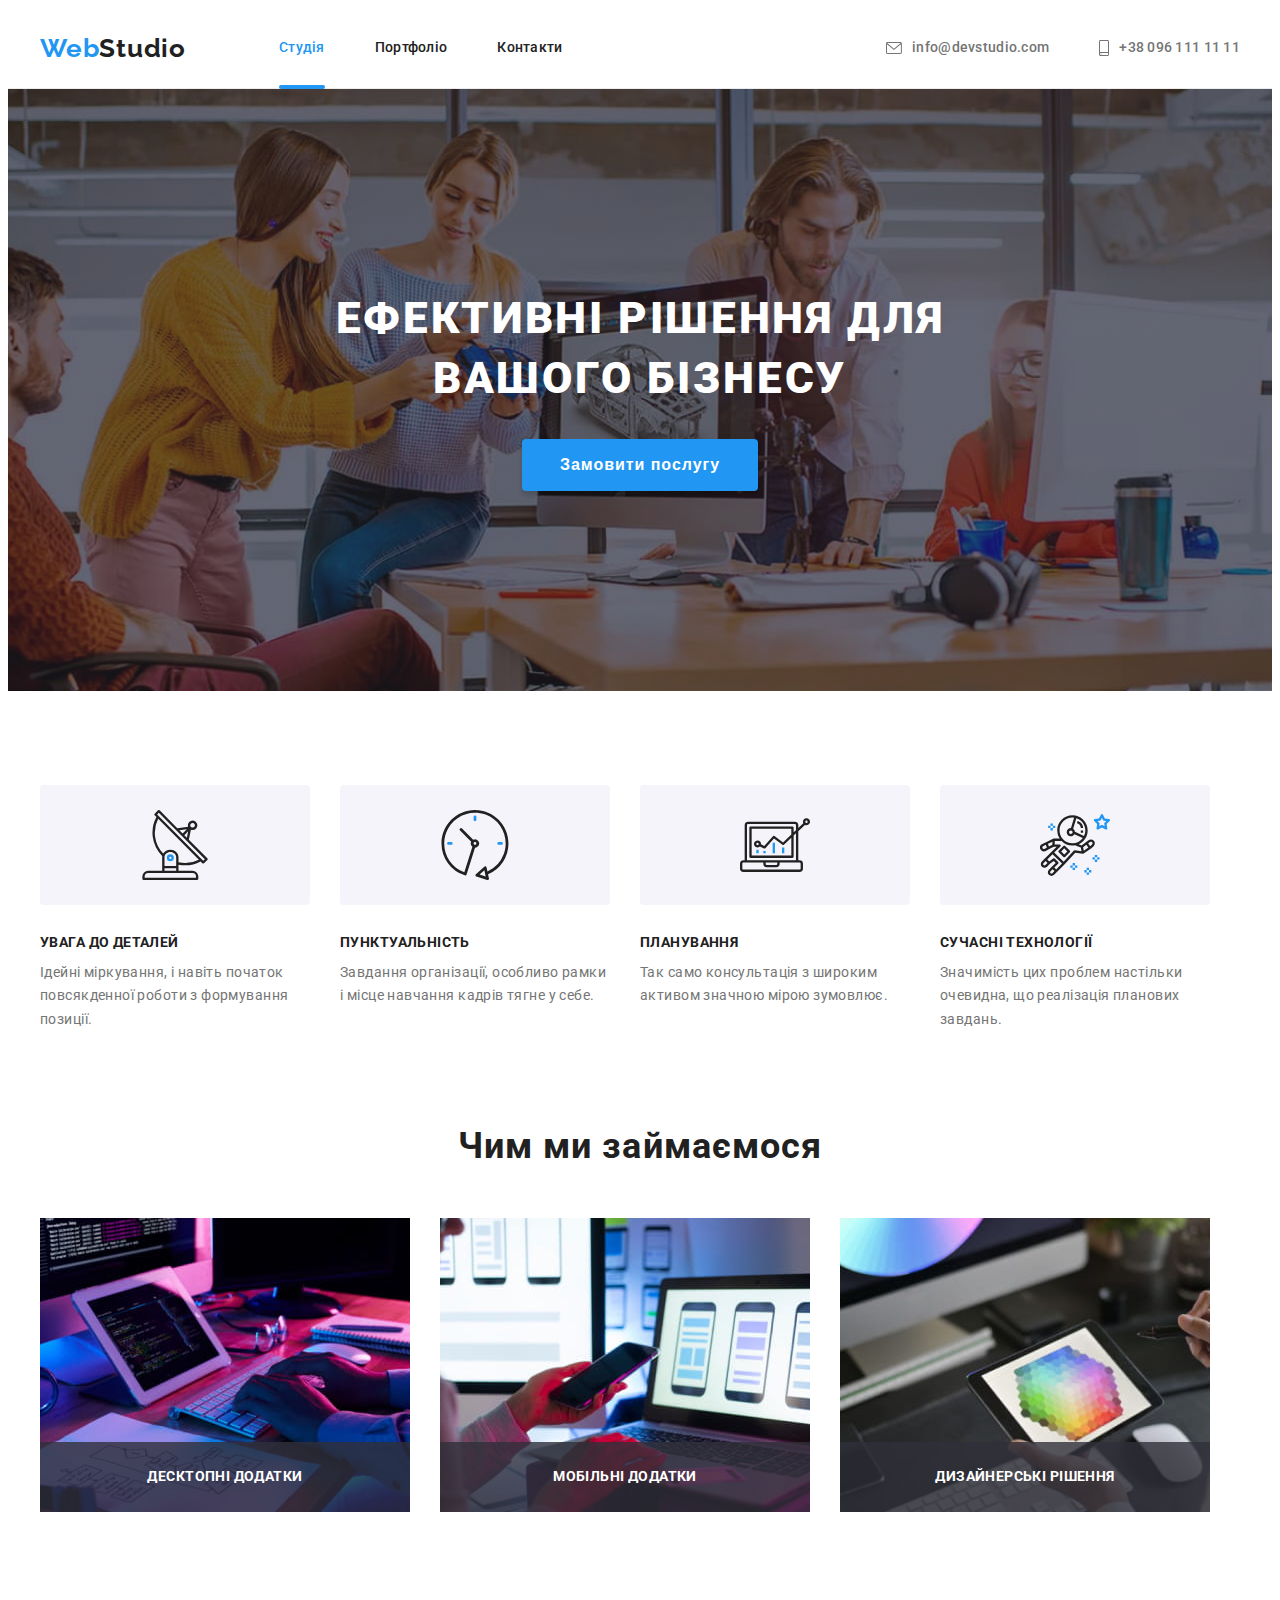
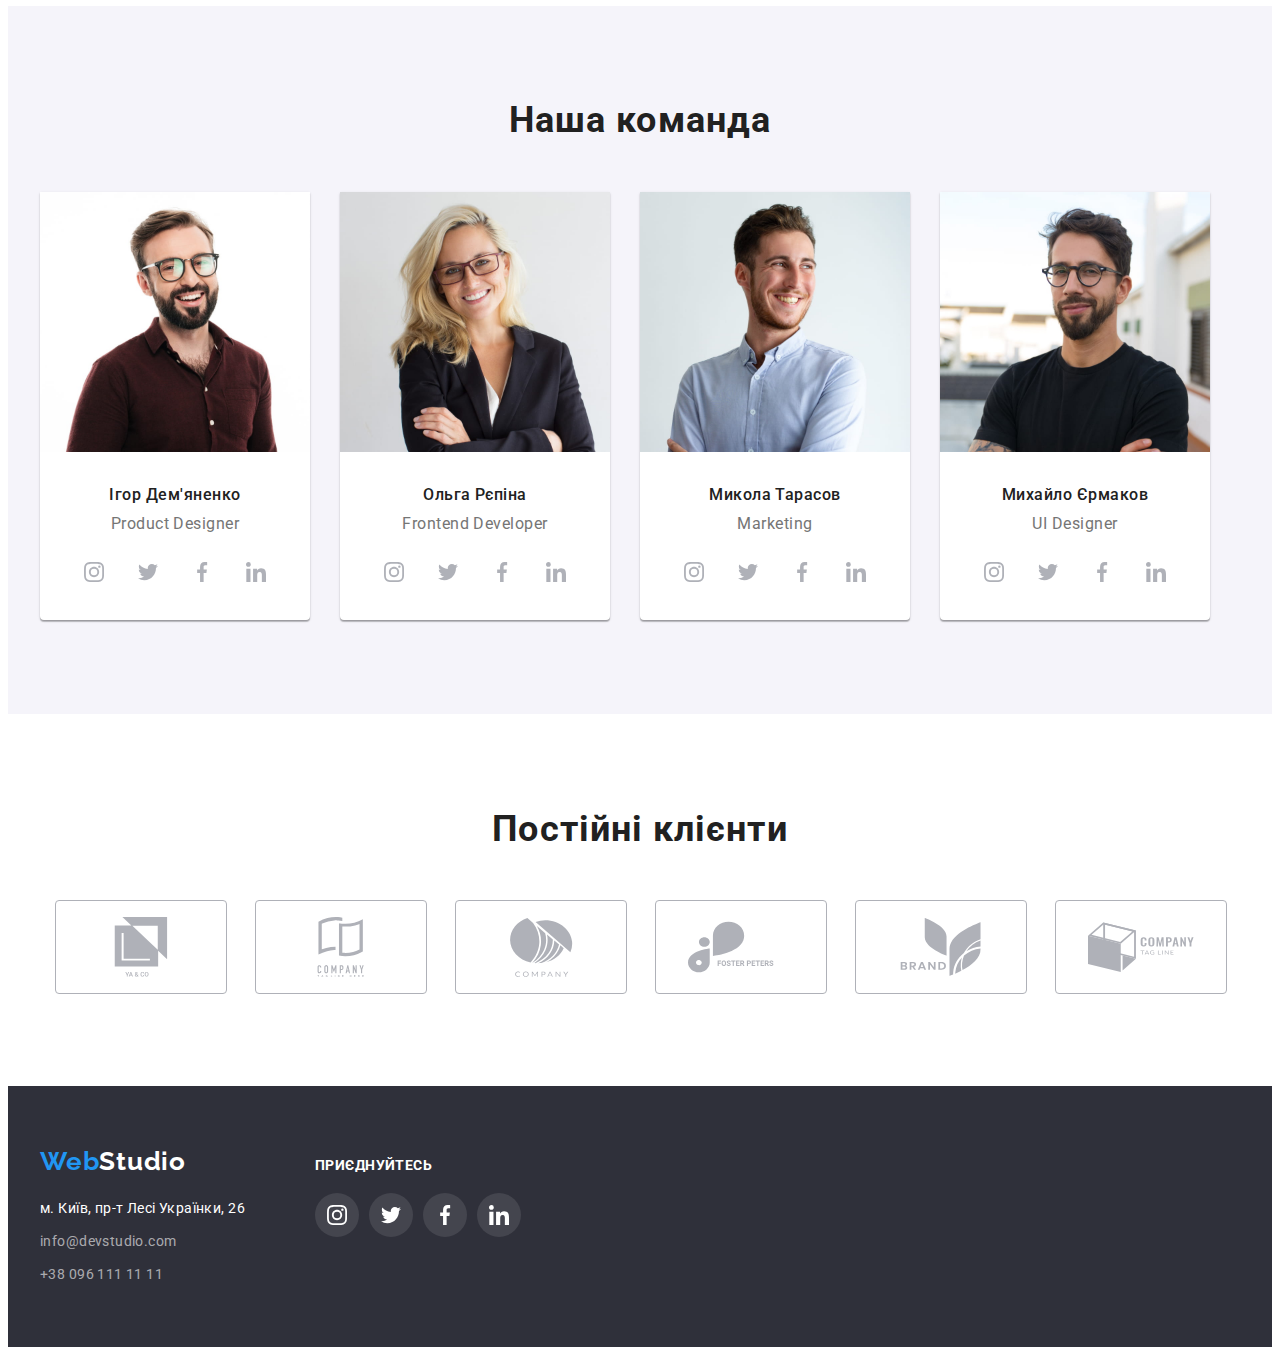
==== index.html @ bf385059 "Initial commit" ====
<!DOCTYPE html>
<html lang="uk">
  <head>
    <meta charset="UTF-8" />
    <meta http-equiv="X-UA-Compatible" content="IE=edge" />
    <meta name="viewport" content="width=device-width, initial-scale=1.0" />
    <title>Студія</title>
    <link rel="preconnect" href="https://fonts.googleapis.com" />
    <link rel="preconnect" href="https://fonts.gstatic.com" crossorigin />
    <link
      href="https://fonts.googleapis.com/css2?family=Raleway:wght@700&family=Roboto:wght@400;500;700;900&display=swap"
      rel="stylesheet"
    />
    <!-- Modern-Normalize -->
    <link
      rel="stylesheet"
      href="https://cdnjs.cloudflare.com/ajax/libs/modern-normalize/1.1.0/modern-normalize.min.css"
      integrity="sha512-wpPYUAdjBVSE4KJnH1VR1HeZfpl1ub8YT/NKx4PuQ5NmX2tKuGu6U/JRp5y+Y8XG2tV+wKQpNHVUX03MfMFn9Q=="
      crossorigin="anonymous"
      referrerpolicy="no-referrer"
    />
    <link rel="stylesheet" href="./css/styles.css" />
  </head>
  <body>
    <!-- Шапка сайту -->
    <header class="header">
      <div class="container">
        <a class="logo" href="./index.html"><span class="logo-color">Web</span>Studio</a>
        <nav class="header-nav">
          <ul class="nav-list list">
            <li class="nav-item">
              <a class="nav-link current link" href="./index.html">Студія</a>
            </li>
            <li class="nav-item">
              <a class="nav-link link" href="./portfolio.html">Портфоліо</a>
            </li>
            <li class="nav-item">
              <a class="nav-link link" href="">Контакти</a>
            </li>
          </ul>
        </nav>
        <ul class="header-list list">
          <li class="header-item">
            <a class="header-link link" href="mailto:info@devstudio.com">
              <svg class="header-evenlope" width="16" height="12">
                <use href="./images/icons.svg.svg#envelope"></use>
              </svg>
              info@devstudio.com
            </a>
          </li>
          <li class="header-item">
            <a class="header-link link" href="tel:+380961111111"
              ><svg class="header-evenlope" width="10" height="16">
                <use href="./images/icons.svg.svg#smartphone"></use>
              </svg>
              +38 096 111 11 11</a
            >
          </li>
        </ul>
      </div>
    </header>
    <main>
      <!-- Герой -->
      <section class="hero">
        <div class="container">
          <h1 class="hero-title">Ефективні рішення для вашого бізнесу</h1>
          <button data-modal-open class="hero-btn" type="button">
            <span class="text-btn">Замовити послугу</span>
          </button>
        </div>
      </section>
      <!-- Переваги -->
      <section class="feature section">
        <div class="container">
          <h2 class="visually-hidden">Переваги</h2>
          <ul class="feature-list list">
            <li class="feature-item">
              <div class="feature-icon">
                <svg width="70" height="70">
                  <use href="./images/icons.svg.svg#antenna"></use>
                </svg>
              </div>
              <h3 class="feature-title">УВАГА ДО ДЕТАЛЕЙ</h3>
              <p class="feature-text">
                Ідейні міркування, і навіть початок повсякденної роботи з формування позиції.
              </p>
            </li>
            <li class="feature-item">
              <div class="feature-icon">
                <svg width="70" height="70">
                  <use href="./images/icons.svg.svg#clock"></use>
                </svg>
              </div>
              <h3 class="feature-title">ПУНКТУАЛЬНІСТЬ</h3>
              <p class="feature-text">
                Завдання організації, особливо рамки і місце навчання кадрів тягне у себе.
              </p>
            </li>
            <li class="feature-item">
              <div class="feature-icon">
                <svg width="70" height="70">
                  <use href="./images/icons.svg.svg#diagram"></use>
                </svg>
              </div>
              <h3 class="feature-title">ПЛАНУВАННЯ</h3>
              <p class="feature-text">
                Так само консультація з широким активом значною мірою зумовлює.
              </p>
            </li>
            <li class="feature-item">
              <div class="feature-icon">
                <svg width="70" height="70">
                  <use href="./images/icons.svg.svg#astronaut"></use>
                </svg>
              </div>
              <h3 class="feature-title">СУЧАСНІ ТЕХНОЛОГІЇ</h3>
              <p class="feature-text">
                Значимість цих проблем настільки очевидна, що реалізація планових завдань.
              </p>
            </li>
          </ul>
        </div>
      </section>
      <!-- Чим ми займаємось -->
      <section class="box-section section">
        <div class="container">
          <h2 class="main-title">Чим ми займаємося</h2>
          <ul class="box-list list">
            <li class="box-item">
              <div class="box-thumb">
                <img class="img" src="./images/img.jpg" alt="набір тексту для пк" width="370" />
                <div class="box-text-container">
                  <p class="box-text">Десктопні додатки</p>
                </div>
              </div>
            </li>
            <li class="box-item">
              <div class="box-thumb">
                <img class="img" src="./images/box-2.jpg" alt="дизайн для смартфону" width="370" />
                <div class="box-text-container">
                  <p class="box-text">Мобільні додатки</p>
                </div>
              </div>
            </li>
            <li class="box-item">
              <div class="box-thumb">
                <img class="img" src="./images/box-3.jpg" alt="Паліттра на планшеті" width="370" />
                <div class="box-text-container">
                  <p class="box-text">Дизайнерські рішення</p>
                </div>
              </div>
            </li>
          </ul>
        </div>
      </section>
      <!-- Наша команда -->
      <section class="team section">
        <div class="container">
          <h2 class="team-title">Наша команда</h2>
          <ul class="team-list list">
            <li class="team-item">
              <img class="team-img" src="./images/img-1.jpg" alt="Фото Ігоря" width="270" />
              <div class="team-info">
                <h3 class="team-name">Ігор Дем'яненко</h3>
                <p class="team-text">Product Designer</p>
                <ul class="social list">
                  <li class="item">
                    <a
                      class="social-link link"
                      href="https://www.instagram.com/"
                      aria-label="instagram"
                      target="_blank"
                      rel="noopener noreferrer"
                    >
                      <svg class="social-icons" width="20" height="20">
                        <use href="./images/icons.svg.svg#instagram"></use>
                      </svg>
                    </a>
                  </li>
                  <li class="item">
                    <a
                      class="social-link link"
                      href="https://twitter.com/?lang=uk"
                      aria-label="twitter"
                      target="_blank"
                      rel="noopener noreferrer"
                    >
                      <svg class="social-icons" width="20" height="20">
                        <use href="./images/icons.svg.svg#twitter"></use>
                      </svg>
                    </a>
                  </li>
                  <li class="item">
                    <a
                      class="social-link link"
                      href="https://www.facebook.com/"
                      aria-label="facebook"
                      target="_blank"
                      rel="noopener noreferrer"
                    >
                      <svg class="social-icons" width="20" height="20">
                        <use href="./images/icons.svg.svg#facebook"></use>
                      </svg>
                    </a>
                  </li>
                  <li class="item">
                    <a
                      class="social-link link"
                      href="https://www.linkedin.com/"
                      aria-label="linkedin"
                      target="_blank"
                      rel="noopener noreferrer"
                    >
                      <svg class="social-icons" width="20" height="20">
                        <use href="./images/icons.svg.svg#linkedin"></use>
                      </svg>
                    </a>
                  </li>
                </ul>
              </div>
            </li>
            <li class="team-item">
              <img class="team-img" src="./images/img-2.jpg" alt="Фото Ольги" width="270" />
              <div class="team-info">
                <h3 class="team-name">Ольга Рєпіна</h3>
                <p class="team-text">Frontend Developer</p>
                <ul class="social list">
                  <li class="item">
                    <a
                      class="social-link link"
                      href="https://www.instagram.com/"
                      aria-label="instagram"
                      target="_blank"
                      rel="noopener noreferrer"
                    >
                      <svg class="social-icons" width="20" height="20">
                        <use href="./images/icons.svg.svg#instagram"></use>
                      </svg>
                    </a>
                  </li>
                  <li class="item">
                    <a
                      class="social-link link"
                      href="https://twitter.com/?lang=uk"
                      aria-label="twitter"
                      target="_blank"
                      rel="noopener noreferrer"
                    >
                      <svg class="social-icons" width="20" height="20">
                        <use href="./images/icons.svg.svg#twitter"></use>
                      </svg>
                    </a>
                  </li>
                  <li class="item">
                    <a
                      class="social-link link"
                      href="https://www.facebook.com/"
                      aria-label="facebook"
                      target="_blank"
                      rel="noopener noreferrer"
                    >
                      <svg class="social-icons" width="20" height="20">
                        <use href="./images/icons.svg.svg#facebook"></use>
                      </svg>
                    </a>
                  </li>
                  <li class="item">
                    <a
                      class="social-link link"
                      href="https://www.linkedin.com/"
                      aria-label="linkedin"
                      target="_blank"
                      rel="noopener noreferrer"
                    >
                      <svg class="social-icons" width="20" height="20">
                        <use href="./images/icons.svg.svg#linkedin"></use>
                      </svg>
                    </a>
                  </li>
                </ul>
              </div>
            </li>
            <li class="team-item">
              <img class="team-img" src="./images/img-3.jpg" alt="Фото Миколи" width="270" />
              <div class="team-info">
                <h3 class="team-name">Микола Тарасов</h3>
                <p class="team-text">Marketing</p>
                <ul class="social list">
                  <li class="item">
                    <a
                      class="social-link link"
                      href="https://www.instagram.com/"
                      aria-label="instagram"
                      target="_blank"
                      rel="noopener noreferrer"
                    >
                      <svg class="social-icons" width="20" height="20">
                        <use href="./images/icons.svg.svg#instagram"></use>
                      </svg>
                    </a>
                  </li>
                  <li class="item">
                    <a
                      class="social-link link"
                      href="https://twitter.com/?lang=uk"
                      aria-label="twitter"
                      target="_blank"
                      rel="noopener noreferrer"
                    >
                      <svg class="social-icons" width="20" height="20">
                        <use href="./images/icons.svg.svg#twitter"></use>
                      </svg>
                    </a>
                  </li>
                  <li class="item">
                    <a
                      class="social-link link"
                      href="https://www.facebook.com/"
                      aria-label="facebook"
                      target="_blank"
                      rel="noopener noreferrer"
                    >
                      <svg class="social-icons" width="20" height="20">
                        <use href="./images/icons.svg.svg#facebook"></use>
                      </svg>
                    </a>
                  </li>
                  <li class="item">
                    <a
                      class="social-link link"
                      href="https://www.linkedin.com/"
                      aria-label="linkedin"
                      target="_blank"
                      rel="noopener noreferrer"
                    >
                      <svg class="social-icons" width="20" height="20">
                        <use href="./images/icons.svg.svg#linkedin"></use>
                      </svg>
                    </a>
                  </li>
                </ul>
              </div>
            </li>
            <li class="team-item">
              <img class="team-img" src="./images/img-4.jpg" alt="Фото Михайла" width="270" />
              <div class="team-info">
                <h3 class="team-name">Михайло Єрмаков</h3>
                <p class="team-text">UI Designer</p>
                <ul class="social list">
                  <li class="item">
                    <a
                      class="social-link link"
                      href="https://www.instagram.com/"
                      aria-label="instagram"
                      target="_blank"
                      rel="noopener noreferrer"
                    >
                      <svg class="social-icons" width="20" height="20">
                        <use href="./images/icons.svg.svg#instagram"></use>
                      </svg>
                    </a>
                  </li>
                  <li class="item">
                    <a
                      class="social-link link"
                      href="https://twitter.com/?lang=uk"
                      aria-label="twitter"
                      target="_blank"
                      rel="noopener noreferrer"
                    >
                      <svg class="social-icons" width="20" height="20">
                        <use href="./images/icons.svg.svg#twitter"></use>
                      </svg>
                    </a>
                  </li>
                  <li class="item">
                    <a
                      class="social-link link"
                      href="https://www.facebook.com/"
                      aria-label="facebook"
                      target="_blank"
                      rel="noopener noreferrer"
                    >
                      <svg class="social-icons" width="20" height="20">
                        <use href="./images/icons.svg.svg#facebook"></use>
                      </svg>
                    </a>
                  </li>
                  <li class="item">
                    <a
                      class="social-link link"
                      href="https://www.linkedin.com/"
                      aria-label="linkedin"
                      target="_blank"
                      rel="noopener noreferrer"
                    >
                      <svg class="social-icons" width="20" height="20">
                        <use href="./images/icons.svg.svg#linkedin"></use>
                      </svg>
                    </a>
                  </li>
                </ul>
              </div>
            </li>
          </ul>
        </div>
      </section>
      <!-- Постійні клієнти -->

      <section class="section">
        <div class="clients container">
          <h2 class="clietns-title">Постійні клієнти</h2>
          <ul class="clients-list list">
            <li class="cliets-item">
              <a class="clients-link link" href="">
                <svg class="clients-logo" width="106" height="60">
                  <use href="./images/icons.svg.svg#group-1"></use>
                </svg>
              </a>
            </li>
            <li class="cliets-item">
              <a class="clients-link link" href="">
                <svg class="clients-logo" width="106" height="60">
                  <use href="./images/icons.svg.svg#group-2"></use>
                </svg>
              </a>
            </li>
            <li class="cliets-item">
              <a class="clients-link link" href="">
                <svg class="clients-logo" width="106" height="60">
                  <use href="./images/icons.svg.svg#group-3"></use>
                </svg>
              </a>
            </li>
            <li class="cliets-item">
              <a class="clients-link link" href="">
                <svg class="clients-logo" width="106" height="60">
                  <use href="./images/icons.svg.svg#group-4"></use>
                </svg>
              </a>
            </li>
            <li class="cliets-item">
              <a class="clients-link link" href="">
                <svg class="clients-logo" width="106" height="60">
                  <use href="./images/icons.svg.svg#group-5"></use>
                </svg>
              </a>
            </li>
            <li class="cliets-item">
              <a class="clients-link link" href="">
                <svg class="clients-logo" width="106" height="60">
                  <use href="./images/icons.svg.svg#group-6"></use>
                </svg>
              </a>
            </li>
          </ul>
        </div>
      </section>
    </main>
    <!-- Футер -->
    <footer class="footer">
      <div class="footer-containers container">
        <div class="footer-adres">
          <a class="footer-logo" href="./index.html"><span class="logo-color">Web</span>Studio</a>
          <address class="address">
            <ul class="footer-list list">
              <li class="footer-item">
                <a
                  class="footer-address link"
                  href="https://goo.gl/maps/1MUiwfSM5o2cwTpF7"
                  target="_blank"
                  rel="noopener noreferrer"
                  >м. Київ, пр-т Лесі Українки, 26</a
                >
              </li>
              <li class="footer-item">
                <a class="footer-link link" href="mailto:info@devstudio.com">info@devstudio.com</a>
              </li>
              <li class="footer-item">
                <a class="footer-link link" href="tel:+380961111111">+38 096 111 11 11</a>
              </li>
            </ul>
          </address>
        </div>
        <div class="footer-social">
          <h2 class="footer-title">Приєднуйтесь</h2>
          <ul class="social list">
            <li class="item">
              <a
                class="footer-social-link link"
                href="https://www.instagram.com/"
                aria-label="instagram"
                target="_blank"
                rel="noopener noreferrer"
              >
                <svg class="footer-social-icons" width="20" height="20">
                  <use href="./images/icons.svg.svg#instagram"></use>
                </svg>
              </a>
            </li>
            <li class="item">
              <a
                class="footer-social-link link"
                href="https://twitter.com/?lang=uk"
                aria-label="twitter"
                target="_blank"
                rel="noopener noreferrer"
              >
                <svg class="footer-social-icons" width="20" height="20">
                  <use href="./images/icons.svg.svg#twitter"></use>
                </svg>
              </a>
            </li>
            <li class="item">
              <a
                class="footer-social-link link"
                href="https://www.facebook.com/"
                aria-label="facebook"
                target="_blank"
                rel="noopener noreferrer"
              >
                <svg class="footer-social-icons" width="20" height="20">
                  <use href="./images/icons.svg.svg#facebook"></use>
                </svg>
              </a>
            </li>
            <li class="item">
              <a
                class="footer-social-link link"
                href="https://www.linkedin.com/"
                aria-label="linkedin"
                target="_blank"
                rel="noopener noreferrer"
              >
                <svg class="footer-social-icons" width="20" height="20">
                  <use href="./images/icons.svg.svg#linkedin"></use>
                </svg>
              </a>
            </li>
          </ul>
        </div>
      </div>
    </footer>
    <!-- Modal -->
    <div data-modal class="backdrop is-hidden">
      <div class="modal">
        <button data-modal-close class="close-btn" type="button">
          <svg class="close-icon" width="18" height="18">
            <use href="./images/icons.svg.svg#close"></use>
          </svg>
        </button>
      </div>
    </div>

    <script src="./js/modal.js"></script>
  </body>
</html>
---- css/styles.css ----
:root {
  /* Text-color */
  --primary-text-color: #757575;
  --title-text-color: #212121;
  --light-text-color: #ffffff;
  --primary-light-color: rgba(255, 255, 255, 0.6);
  /* background-color */
  --accent-color: #2196f3;
  --background-color: #2f303a;
  --background-gray: #f5f4fa;
  /* logo-color */
  --logo-color-gray: #afb1b8;
}
body {
  font-family: 'Roboto', sans-serif;

  background-color: var(--light-text-color);
  color: var(--primary-text-color);
}
/* Палітра кольорів
Текст заголовки #212121; 
Текст основний  #757575;
Фон футера      #2F303A
білий текст  #FFFFFF

*/
/* reset */
h1,
h2,
h3,
h4,
h5,
h6,
p,
ul {
  margin: 0;
  padding: 0;
}

.container {
  width: 1200px;
  padding-left: 15px;
  padding-right: 15px;
  margin-left: auto;
  margin-right: auto;
}
.section {
  padding-top: 94px;
  padding-bottom: 94px;
}
.nav-list {
  display: flex;
}
.header {
  border-bottom-style: solid;
  border-bottom-width: 1px;
  border-bottom-color: #ececec;
}
.header-list {
  margin-left: auto;
  display: flex;
}
.header .container {
  display: flex;
  align-items: center;
}
.nav-link {
  display: inline-block;
  padding-top: 32px;
  padding-bottom: 32px;

  font-weight: 500;
  font-size: 14px;
  line-height: 1.14;
  letter-spacing: 0.02em;
  color: var(--title-text-color);
  transition: color 250ms cubic-bezier(0.4, 0, 0.2, 1);
}
.nav-link:hover,
.nav-link:focus {
  color: var(--accent-color);
}
.nav-item:not(:last-child) {
  margin-right: 50px;
}

.logo {
  text-decoration: none;
  font-family: 'Raleway';
  font-style: normal;
  font-weight: 700;
  font-size: 26px;
  line-height: 1.19;
  letter-spacing: 0.03em;
  color: var(--title-text-color);
  margin-right: 93px;
}
.current {
  color: var(--accent-color);
}
.nav-item {
  position: relative;
}
.nav-link.current::after {
  position: absolute;
  left: 0;
  bottom: -1px;
  content: '';
  display: block;
  width: 100%;
  height: 4px;
  border-radius: 2px;
  background-color: var(--accent-color);
}
.logo-color {
  color: #2196f3;
}

.list {
  list-style: none;
}

.link {
  text-decoration: none;
}
.header-link {
  display: flex;

  padding-top: 32px;
  padding-bottom: 32px;
  font-weight: 500;
  font-size: 14px;
  line-height: 1.14;
  letter-spacing: 0.02em;
  color: var(--primary-text-color);
  gap: 10px;
  justify-content: center;
  align-items: center;
  transition: color 250ms cubic-bezier(0.4, 0, 0.2, 1);
}
.header-evenlope {
  fill: currentColor;
}

.header-link:hover,
.header-link:focus {
  color: var(--accent-color);
}

.header-item {
  list-style: none;
}
.header-item:not(:last-child) {
  margin-right: 50px;
}

.hero {
  background-color: var(--background-color);
  background-image: linear-gradient(to right, rgba(47, 48, 58, 0.4), rgba(47, 48, 58, 0.4)),
    url(../images/hero-backgroung.jpg);
  background-repeat: no-repeat;
  background-size: cover;
  background-position: center;
  padding-top: 200px;
  padding-bottom: 200px;
  max-width: 1600px;
  margin-right: auto;
  margin-left: auto;
}

.hero-title {
  font-weight: 900;
  font-size: 44px;
  line-height: 1.36;
  text-align: center;
  letter-spacing: 0.06em;
  text-transform: uppercase;
  color: var(--light-text-color);
  width: 696px;
  margin-left: auto;
  margin-right: auto;
  margin-bottom: 30px;
}

.hero-btn {
  color: var(--light-text-color);
  background-color: var(--accent-color);
  font-weight: 700;
  font-size: 16px;
  line-height: 1.87;
  display: flex;
  align-items: center;
  text-align: center;
  letter-spacing: 0.06em;
  box-shadow: 0px 4px 4px rgba(0, 0, 0, 0.15);
  border-radius: 4px;
  cursor: pointer;
  margin-left: auto;
  margin-right: auto;
  border: transparent;
}
.text-btn {
  padding: 10px 32px;
}
.feature-item {
  width: 270px;
}
.feature-list {
  list-style: none;
  display: flex;
}
.feature-item:not(:last-child) {
  margin-right: 30px;
}
.visually-hidden {
  position: absolute;
  white-space: nowrap;
  width: 1px;
  height: 1px;
  overflow: hidden;
  border: 0;
  padding: 0;
  clip: rect(0 0 0 0);
  clip-path: inset(50%);
  margin: -1px;
}
.feature-icon {
  width: 270px;
  height: 120px;
  display: flex;
  align-items: center;
  justify-content: center;
  background-color: var(--background-gray);
  margin-bottom: 30px;
  border-radius: 4px;
}

.feature-title {
  font-weight: 700;
  font-size: 14px;
  line-height: 1.14;
  letter-spacing: 0.03em;
  text-transform: uppercase;
  color: var(--title-text-color);
  margin-bottom: 10px;
}
.feature-text {
  font-size: 14px;
  line-height: 1.71;
  letter-spacing: 0.03em;
}
.main-title {
  font-weight: 700;
  font-size: 36px;
  line-height: 1.16;
  text-align: center;
  letter-spacing: 0.03em;
  color: var(--title-text-color);
  margin-bottom: 50px;
}
.box-section {
  padding-top: 0;
}
.box-list {
  display: flex;
}
.box-thumb {
  position: relative;
}
.box-text-container {
  position: absolute;
  bottom: 0;
  display: flex;
  justify-content: center;
  align-items: center;
  width: 100%;
  height: 70px;
  background: rgba(47, 48, 58, 0.8);
}
.box-text {
  font-weight: 700;
  font-size: 14px;
  line-height: 1.14;

  letter-spacing: 0.03em;
  text-transform: uppercase;
  color: var(--light-text-color);
}
.box-item:not(:last-child) {
  margin-right: 30px;
}
.img {
  display: block;
  width: 100%;
  height: auto;
}
.team {
  background-color: var(--background-gray);
}

.team-title {
  font-weight: 700;
  font-size: 36px;
  line-height: 1.16;
  text-align: center;
  letter-spacing: 0.03em;
  color: var(--title-text-color);
  margin-bottom: 50px;
}
.team-list {
  display: flex;
}
.team-item {
  background: var(--light-text-color);
  width: 270px;
  height: 428px;

  box-shadow: 0px 1px 3px rgba(0, 0, 0, 0.12), 0px 1px 1px rgba(0, 0, 0, 0.14),
    0px 2px 1px rgba(0, 0, 0, 0.2);
  border-radius: 0px 0px 4px 4px;
}
.team-item:not(:last-child) {
  margin-right: 30px;
}
.team-img {
}

.team-name {
  font-weight: 500;
  font-size: 16px;
  line-height: 1.18;
  text-align: center;
  letter-spacing: 0.03em;
  color: var(--title-text-color);
  margin-bottom: 10px;
}
.team-text {
  font-size: 16px;
  line-height: 1.18;
  text-align: center;
  letter-spacing: 0.03em;
  margin-bottom: 16px;
}
.team-info {
  padding-bottom: 30px;
  padding-top: 30px;
}
.social {
  display: flex;
  gap: 10px;
  justify-content: center;
}
.social-link {
  display: flex;
  align-items: center;
  justify-content: center;
  width: 44px;
  height: 44px;
  background-color: var(--light-text-color);
  border-radius: 50%;
  transition: background-color 250ms cubic-bezier(0.4, 0, 0.2, 1),
    fill 250ms cubic-bezier(0.4, 0, 0.2, 1);
}
.social-link:hover,
.social-link:focus {
  background-color: var(--accent-color);
}

.social-link:hover .social-icons,
.social-link:focus .social-icons {
  fill: var(--light-text-color);
}

.social-icons {
  fill: var(--logo-color-gray);
  transition: fill 250ms cubic-bezier(0.4, 0, 0.2, 1);
}

/* Постійні клієнти */

.clietns-title {
  font-weight: 700;
  font-size: 36px;
  line-height: 42px;
  text-align: center;
  letter-spacing: 0.03em;
  color: var(--title-text-color);
  margin-bottom: 50px;
}
.clients-list {
  display: flex;
  align-items: center;
  justify-content: center;
  gap: 30px;
}

.cliets-item {
  width: 170px;
  height: 92px;
  transition: border-color 250ms cubic-bezier(0.4, 0, 0.2, 1);
}
.clients-link {
  display: flex;
  align-items: center;
  justify-content: center;
  width: 100%;
  height: 100%;
  border: 1px solid var(--logo-color-gray);
  border-radius: 4px;
  transition: border-color 250ms cubic-bezier(0.4, 0, 0.2, 1),
    fill 250ms cubic-bezier(0.4, 0, 0.2, 1);
}

.clients-link:hover .clients-logo,
.clients-link:focus .clients-logo {
  border-color: var(--accent-color);
  fill: var(--accent-color);
}
.clients-link:hover,
.clients-link:focus {
  border-color: var(--accent-color);
}
.clients-logo {
  fill: var(--logo-color-gray);
  transition: fill 250ms cubic-bezier(0.4, 0, 0.2, 1);
}

.cliets-item:hover,
.client-item:focus .clients-list {
  border-color: var(--accent-color);
}

/* Футер  */

.footer-containers {
  display: flex;

  align-items: baseline;

  gap: 70px;
}

.footer {
  background-color: var(--background-color);
  padding-top: 60px;
  padding-bottom: 60px;
}
.footer-list {
  padding: 0;
}
.footer-logo {
  display: inline-block;
  text-decoration: none;

  font-family: 'Raleway';
  font-style: normal;
  font-weight: 700;
  font-size: 26px;
  line-height: 1.19;
  letter-spacing: 0.03em;

  color: var(--light-text-color);
  margin-bottom: 20px;
}
.footer-item:not(:last-child) {
  margin-bottom: 9px;
}

.footer-link:hover,
.footer-link:focus {
  color: var(--accent-color);
}
.footer-address:hover,
.footer-address:focus {
  color: var(--accent-color);
}
.address {
  font-style: normal;
}
.footer-address {
  font-size: 14px;
  line-height: 1.71;

  letter-spacing: 0.03em;
  color: var(--light-text-color);
  transition: color 250ms cubic-bezier(0.4, 0, 0.2, 1);
}
.social {
  display: flex;
}
.footer-social {
  align-items: center;
  justify-content: center;
}
.footer-social-link {
  display: flex;
  justify-content: center;
  align-items: center;
  width: 44px;
  height: 44px;
  background-color: rgba(255, 255, 255, 0.1);
  border-radius: 50%;
  transition: background-color 250ms cubic-bezier(0.4, 0, 0.2, 1);
}
.footer-social-icons {
  fill: var(--light-text-color);
}
.footer-social-link:hover,
.footer-social-link:focus {
  background-color: var(--accent-color);
}
.footer-title {
  font-weight: 700;
  font-size: 14px;
  line-height: 16px;
  letter-spacing: 0.03em;
  text-transform: uppercase;
  color: var(--light-text-color);
  margin-bottom: 20px;
}
.footer-link {
  font-size: 14px;
  line-height: 1.71;
  letter-spacing: 0.03em;
  color: var(--primary-light-color);
  transition: color 250ms cubic-bezier(0.4, 0, 0.2, 1);
}
.footer-title {
  color: var(--light-text-color);
}
/* Портфоліо */

.filter-list {
  display: flex;
  justify-content: center;
  margin-bottom: 50px;
}

.filter-item:not(:last-child) {
  margin-right: 10px;
}
.filter-btn {
  cursor: pointer;
  font-weight: 500;
  font-size: 16px;
  line-height: 1.62;
  text-align: center;
  letter-spacing: 0.03em;
  color: var(--title-text-color);
  background-color: var(--background-gray);
  border-radius: 4px;
  border: 0;
  min-width: 73px;
  max-height: 38px;
  padding-top: 6px;
  padding-right: 22px;
  padding-bottom: 6px;
  padding-left: 22px;
  transition: color 250ms cubic-bezier(0.4, 0, 0.2, 1),
    background-color 250ms cubic-bezier(0.4, 0, 0.2, 1),
    box-shadow 250ms cubic-bezier(0.4, 0, 0.2, 1), border-radius 250ms cubic-bezier(0.4, 0, 0.2, 1);
}

.filter-btn:hover,
.filter-btn:focus {
  color: var(--light-text-color);
  background-color: var(--accent-color);
  box-shadow: 0px 3px 1px rgba(0, 0, 0, 0.1), 0px 1px 2px rgba(0, 0, 0, 0.08),
    0px 2px 2px rgba(0, 0, 0, 0.12);
  border-radius: 4px;
}
.project-name {
  font-weight: 700;
  font-size: 18px;
  line-height: 2;
  letter-spacing: 0.06em;
  color: var(--title-text-color);
}
.project-text {
  font-size: 16px;
  line-height: 1.88;
  letter-spacing: 0.03em;
  color: var(--primary-text-color);
}
.project-list {
  display: flex;
  flex-wrap: wrap;
  gap: 30px;
}
.project-item {
  flex-basis: calc((100% - 30px * 2) / 3);
}

.project-link {
  display: block;
  transition: box-shadow 250ms cubic-bezier(0.4, 0, 0.2, 1);
}
.project-link:hover,
.project-link:focus {
  box-shadow: 0px 1px 1px rgba(0, 0, 0, 0.12), 0px 4px 4px rgba(0, 0, 0, 0.06),
    1px 4px 6px rgba(0, 0, 0, 0.16);
}

.project-link:hover .project-overlay,
.project-link:focus .project-overlay {
  transform: translateY(0);
}
.project-thumb {
  position: relative;
  overflow: hidden;
}
.project-overlay {
  position: absolute;
  top: 0;
  left: 0;
  width: 100%;
  height: 100%;
  background-color: var(--accent-color);
  transform: translateY(101%);
  transition: transform 250ms;
}
.overlay-text {
  font-size: 18px;
  line-height: 1.56;
  padding: 63px 24px;
  letter-spacing: 0.03em;
  color: var(--light-text-color);
}
.project-img {
  display: block;
}
.project-border {
  padding: 20px 24px;
  background: #ffffff;
  border: 1px solid #eeeeee;
  border-top: none;
}
.project-name {
  margin-bottom: 4px;
}

/* modal   */
.backdrop {
  position: fixed;
  top: 0;
  left: 0;
  width: 100%;
  height: 100%;
  background-color: rgba(0, 0, 0, 0.2);
  transition: opacity 250ms cubic-bezier(0.4, 0, 0.2, 1), scale 250ms cubic-bezier(0.4, 0, 0.2, 1);
}
.backdrop.is-hidden {
  scale: 1.1;
  opacity: 0;
  pointer-events: none;
}
.modal {
  position: relative;
  width: 528px;
  height: 581px;
  background-color: var(--light-text-color);
  position: absolute;
  top: 50%;
  left: 50%;
  transform: translate(-50%, -50%);
}
.close-btn {
  position: absolute;
  top: 8px;
  right: 8px;
  display: flex;
  justify-content: center;
  align-items: center;
  width: 40px;
  height: 40px;
  border: 1px solid rgba(0, 0, 0, 0.1);
  background-color: var(--light-text-color);
  border-radius: 50%;

  cursor: pointer;
}
.close-icon {
}
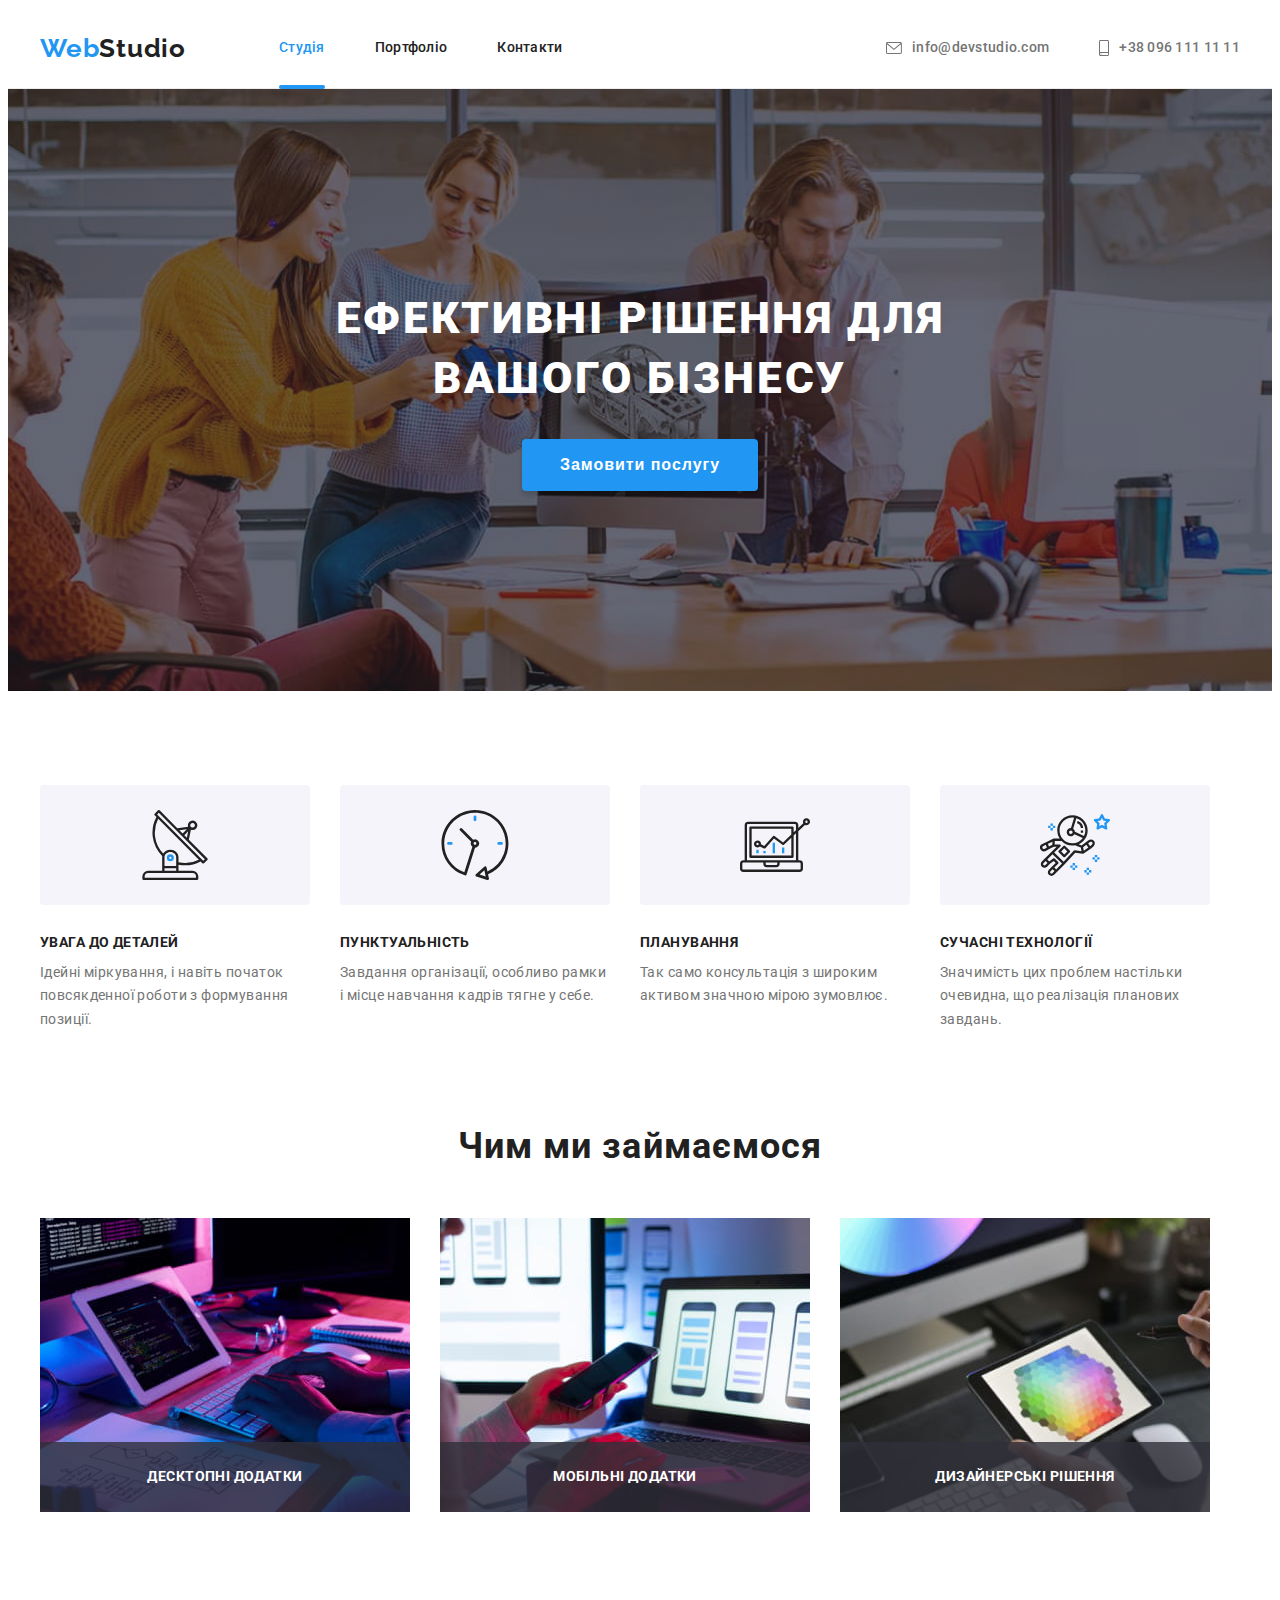
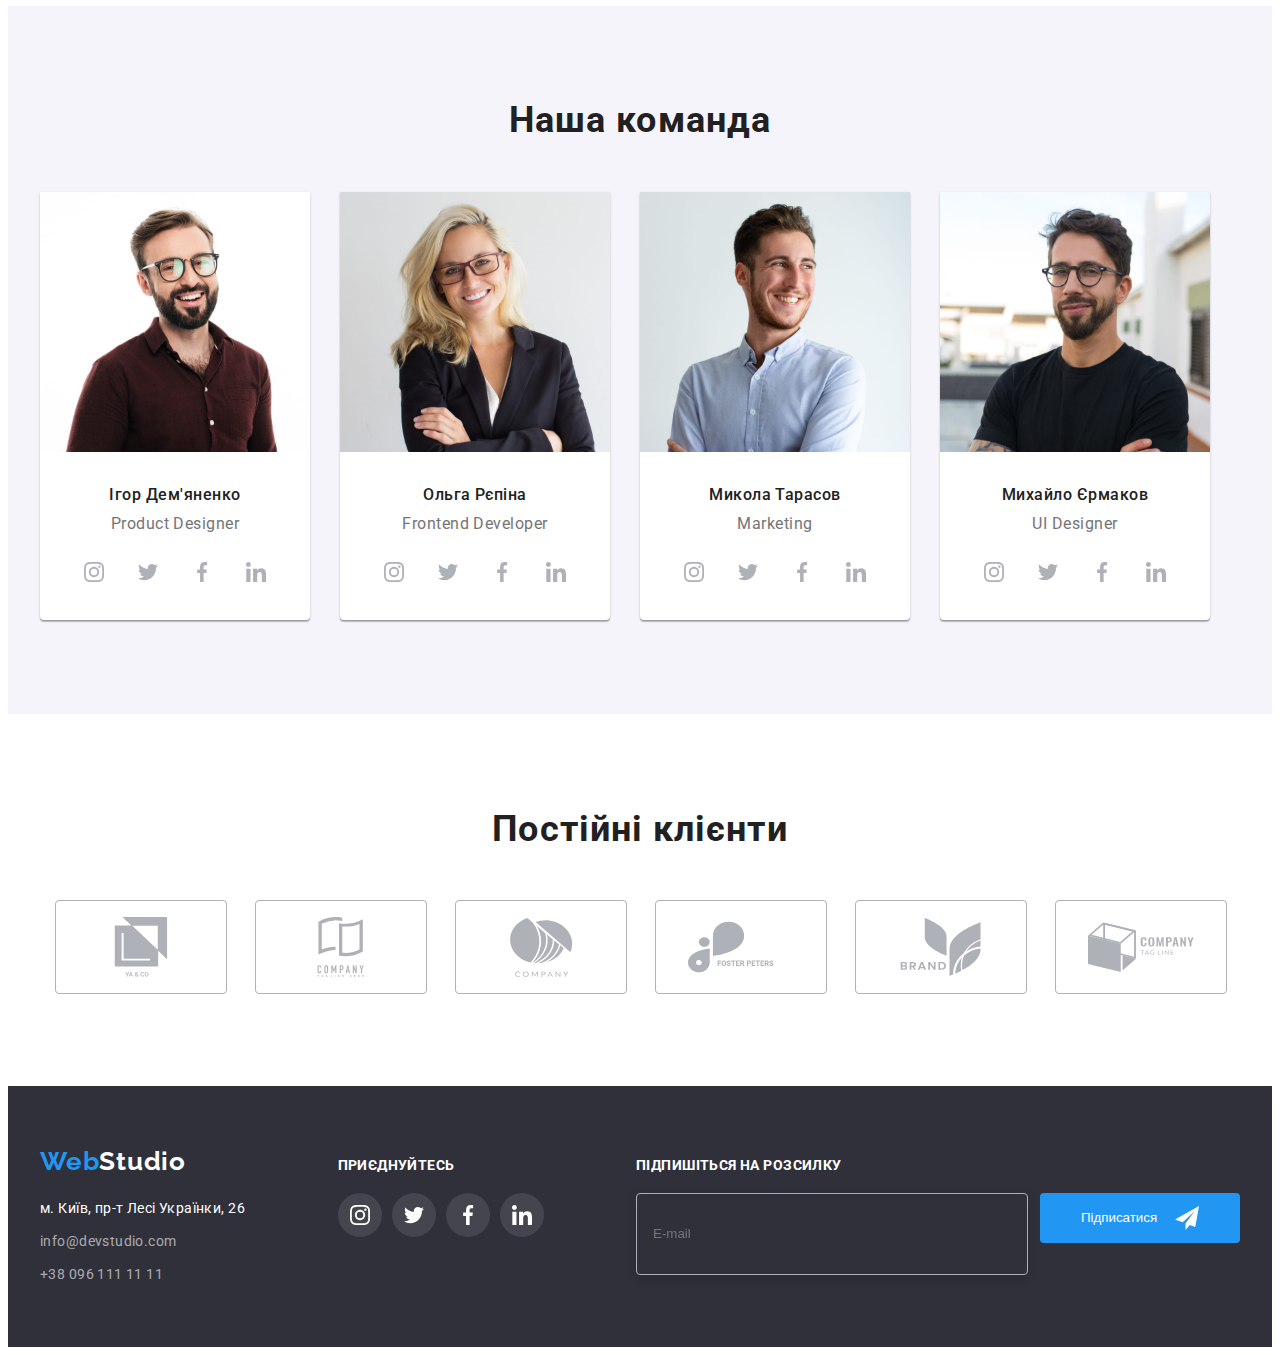
==== commit 7ae33c0d: "Додає розмітку згідно дз6" ====
--- a/index.html
+++ b/index.html
@@ -539,11 +539,74 @@
             </li>
           </ul>
         </div>
+        <div class="form-email">
+          <h2 class="footer-title">Підпишіться на розсилку</h2>
+          <form class="footer-form">
+            <label class="footer-label" for="mail"></label>
+            <input class="footer-input" type="email" name="mail" id="mail" placeholder="E-mail" />
+
+            <button class="footer-btn" type="submit">
+              <span class="footer-btn-text">Підписатися</span>
+              <svg class="send-icon" width="24" height="24">
+                <use href="./images/icons.svg.svg#icon-send"></use>
+              </svg>
+            </button>
+          </form>
+        </div>
       </div>
     </footer>
     <!-- Modal -->
     <div data-modal class="backdrop is-hidden">
       <div class="modal">
+        <div class="form-modal">
+          <h2 class="modal-title">Залиште свої дані, ми вам передзвонимо</h2>
+          <form class="modal-form">
+            <label class="modal-label" for="name"> Ім'я </label>
+            <div class="form-group">
+              <input class="modal-input" type="text" name="name" id="name" />
+              <svg class="modal-icon" width="18" height="18">
+                <use href="./images/icons.svg.svg#person"></use>
+              </svg>
+            </div>
+
+            <label class="modal-label" for="tel"> Телефон </label>
+            <div class="form-group">
+              <input class="modal-input" type="tel" name="tel" id="tel" />
+              <svg class="modal-icon" width="18" height="18">
+                <use href="./images/icons.svg.svg#phone"></use>
+              </svg>
+            </div>
+
+            <label class="modal-label" for="email"> Пошта </label>
+            <div class="form-group">
+              <input class="modal-input" type="email" name="email" id="email" />
+              <svg class="modal-icon" width="18" height="18">
+                <use href="./images/icons.svg.svg#email"></use>
+              </svg>
+            </div>
+
+            <label class="modal-label" for="comment"> Коментар</label>
+            <div class="form-group">
+              <textarea
+                class="modal-textarea"
+                name="comment"
+                id="comment"
+                cols="30"
+                rows="10"
+                placeholder="Введіть текст"
+              ></textarea>
+            </div>
+            <label for="checkbox">
+              <input class="checkbox" type="checkbox" id="checkbox" />
+              <span class="checkbox-icon"></span>
+              Погоджуюся з розсилкою та приймаю <a class="checkbox-link link" href="">Умови договору</a>
+            </label>
+
+            <button class="modal-btn" type="submit">
+              <p class="text-modal-btn">Відправити</p>
+            </button>
+          </form>
+        </div>
         <button data-modal-close class="close-btn" type="button">
           <svg class="close-icon" width="18" height="18">
             <use href="./images/icons.svg.svg#close"></use>
--- a/css/styles.css
+++ b/css/styles.css
@@ -434,7 +434,7 @@
 
 .footer-containers {
   display: flex;
-
+  justify-content: space-between;
   align-items: baseline;
 
   gap: 70px;
@@ -527,6 +527,47 @@
 }
 .footer-title {
   color: var(--light-text-color);
+}
+.footer-form {
+  display: flex;
+}
+.footer-form:not(:last-child) {
+  margin-left: 12px;
+}
+.footer-input {
+  width: 358px;
+  height: 50px;
+  margin-right: 12px;
+  padding: 15px 16px;
+  border: 1px solid var(--logo-color-gray);
+  border-radius: 4px;
+  filter: drop-shadow(0px 4px 4px rgba(0, 0, 0, 0.15));
+  color: var(--light-text-color);
+  background-color: var(--background-color);
+  transition: border-color 250ms cubic-bezier(0.4, 0, 0.2, 1);
+}
+.footer-input:focus {
+  border-color: var(--accent-color);
+
+  outline: none;
+}
+.footer-btn {
+  display: flex;
+  align-items: center;
+  justify-content: space-around;
+  padding: 10px 32px;
+  width: 200px;
+  height: 50px;
+  cursor: pointer;
+  border-radius: 4px;
+  border: var(--accent-color);
+  background-color: var(--accent-color);
+  color: var(--light-text-color);
+}
+.footer-btn-text {
+}
+.send-icon {
+  fill: var(--light-text-color);
 }
 /* Портфоліо */
 
@@ -663,6 +704,113 @@
   top: 50%;
   left: 50%;
   transform: translate(-50%, -50%);
+
+  filter: drop-shadow(0px 4px 4px rgba(0, 0, 0, 0.25));
+  border-radius: 4px;
+}
+.modal-title {
+  font-weight: 700;
+  font-size: 20px;
+  line-height: 1.15;
+  text-align: center;
+  letter-spacing: 0.03em;
+  color: var(--title-text-color);
+  margin-bottom: 12px;
+}
+.form-modal {
+  padding: 40px;
+}
+.modal-form {
+  display: flex;
+  flex-direction: column;
+  gap: 10px;
+}
+.modal-label {
+}
+.form-group {
+  position: relative;
+  height: 100%;
+}
+.modal-input {
+  padding-left: 42px;
+  width: 448px;
+  height: 40px;
+  border: 1px solid rgba(33, 33, 33, 0.2);
+  border-radius: 4px;
+  transition: border-color 250ms cubic-bezier(0.4, 0, 0.2, 1);
+}
+.modal-input:focus {
+  border-color: var(--accent-color);
+  outline: none;
+}
+.modal-input:focus + .modal-icon {
+  fill: var(--accent-color);
+}
+.modal-icon {
+  position: absolute;
+  fill: var(--title-text-color);
+  top: 11px;
+  left: 12px;
+  transition: fill 250ms cubic-bezier(0.4, 0, 0.2, 1);
+}
+.modal-textarea {
+  width: 448px;
+  height: 120px;
+
+  border: 1px solid rgba(33, 33, 33, 0.2);
+  border-radius: 4px;
+  resize: none;
+  transition: border-color 250ms cubic-bezier(0.4, 0, 0.2, 1);
+}
+.modal-textarea:focus {
+  border-color: var(--accent-color);
+  outline: none;
+}
+.modal-btn {
+  font-weight: 700;
+  font-size: 16px;
+  line-height: 1.88;
+
+  display: flex;
+  align-items: center;
+  justify-content: center;
+  letter-spacing: 0.06em;
+  margin-left: auto;
+  margin-right: auto;
+  width: 200px;
+  height: 50px;
+  background-color: var(--accent-color);
+  color: var(--light-text-color);
+  border: transparent;
+  border-radius: 4px;
+  box-shadow: 0px 1px 3px rgba(0, 0, 0, 0.12), 0px 1px 1px rgba(0, 0, 0, 0.14),
+    0px 2px 1px rgba(0, 0, 0, 0.2);
+  cursor: pointer;
+}
+.checkbox {
+  width: 1px;
+  height: 1px;
+  overflow: hidden;
+  border: 0;
+  padding: 0;
+  clip: rect(0 0 0 0);
+  clip-path: inset(50%);
+  margin: -1px;
+}
+.checkbox-icon {
+  display: inline-block;
+  width: 16px;
+  height: 15px;
+  border: 1px solid var(--title-text-color);
+  border-radius: 4px;
+}
+.checkbox:checked + .checkbox-icon {
+  background-color: var(--accent-color);
+  background-image: url(../images/icon-check.svg);
+  background-origin: border-box;
+  background-repeat: no-repeat;
+  background-position: center;
+  border-color: transparent;
 }
 .close-btn {
   position: absolute;
@@ -679,5 +827,8 @@
 
   cursor: pointer;
 }
+.checkbox-link {
+  color: var(--accent-color);
+}
 .close-icon {
 }
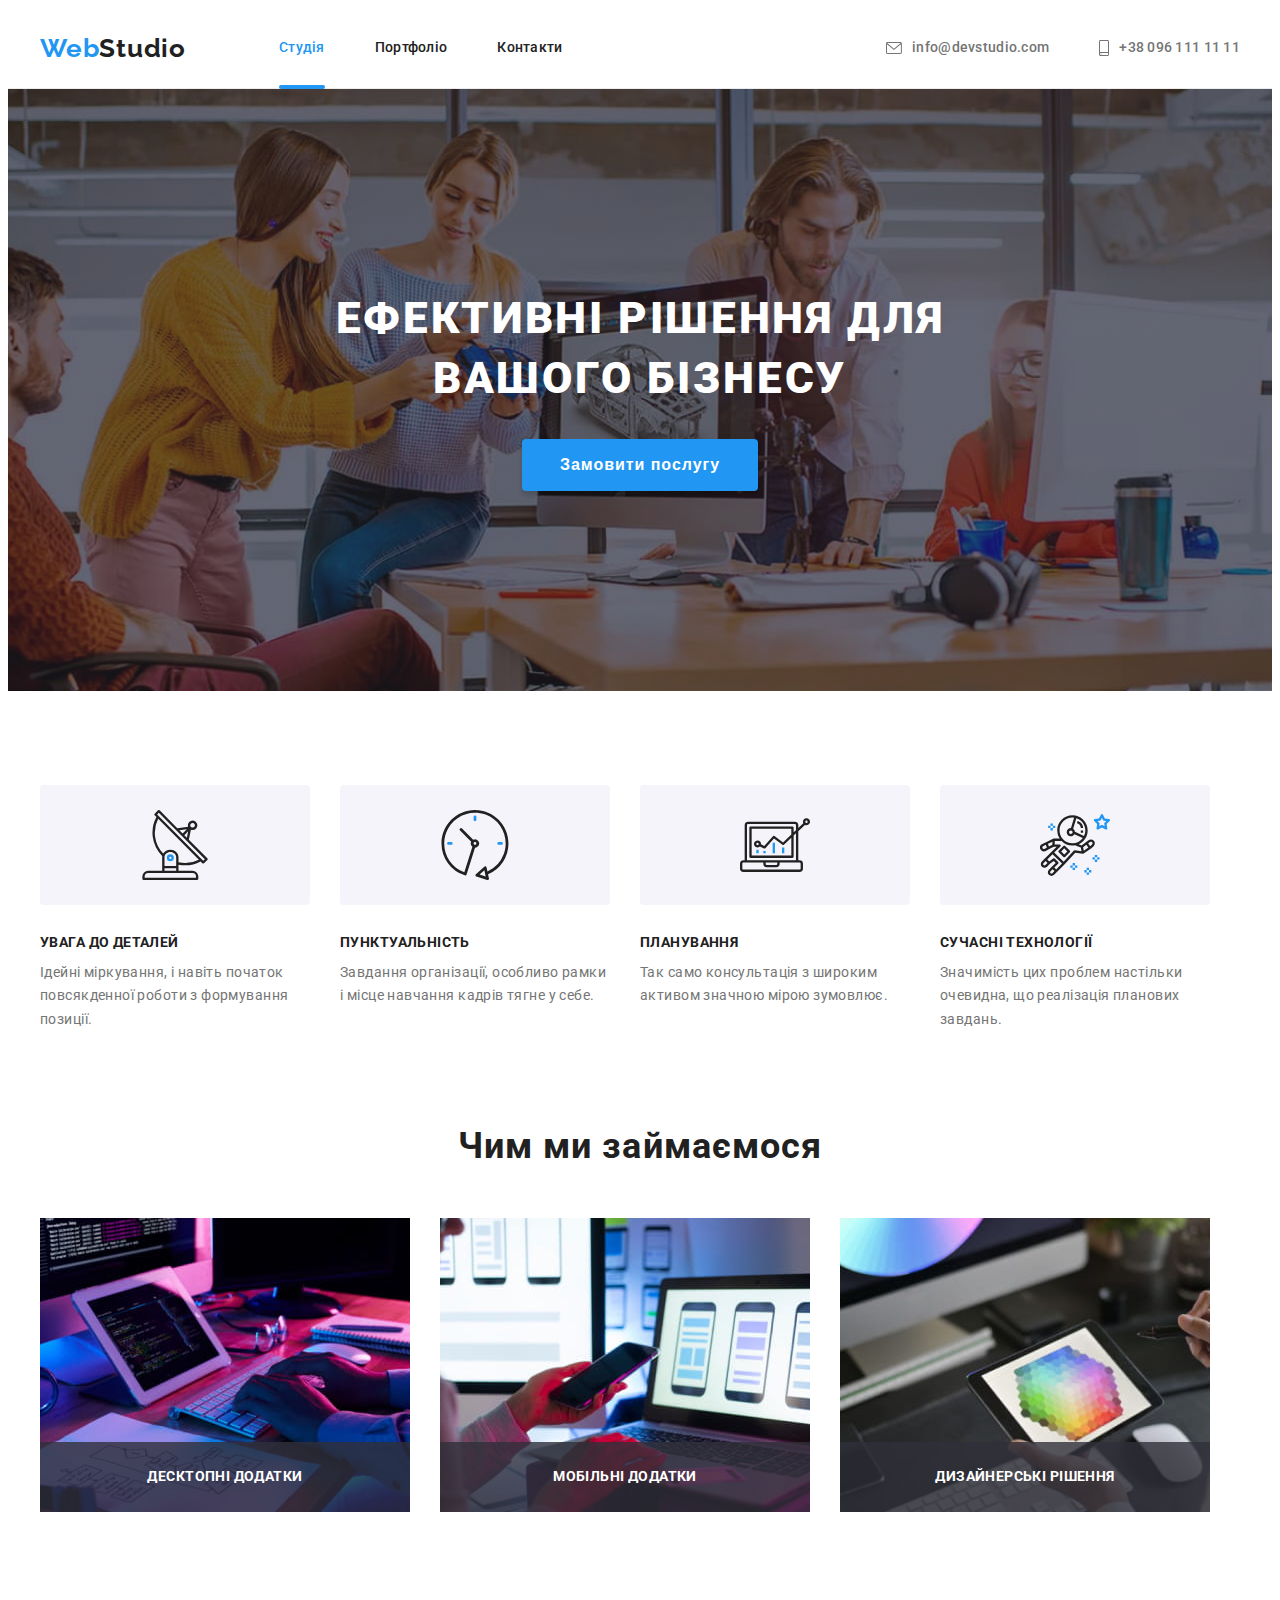
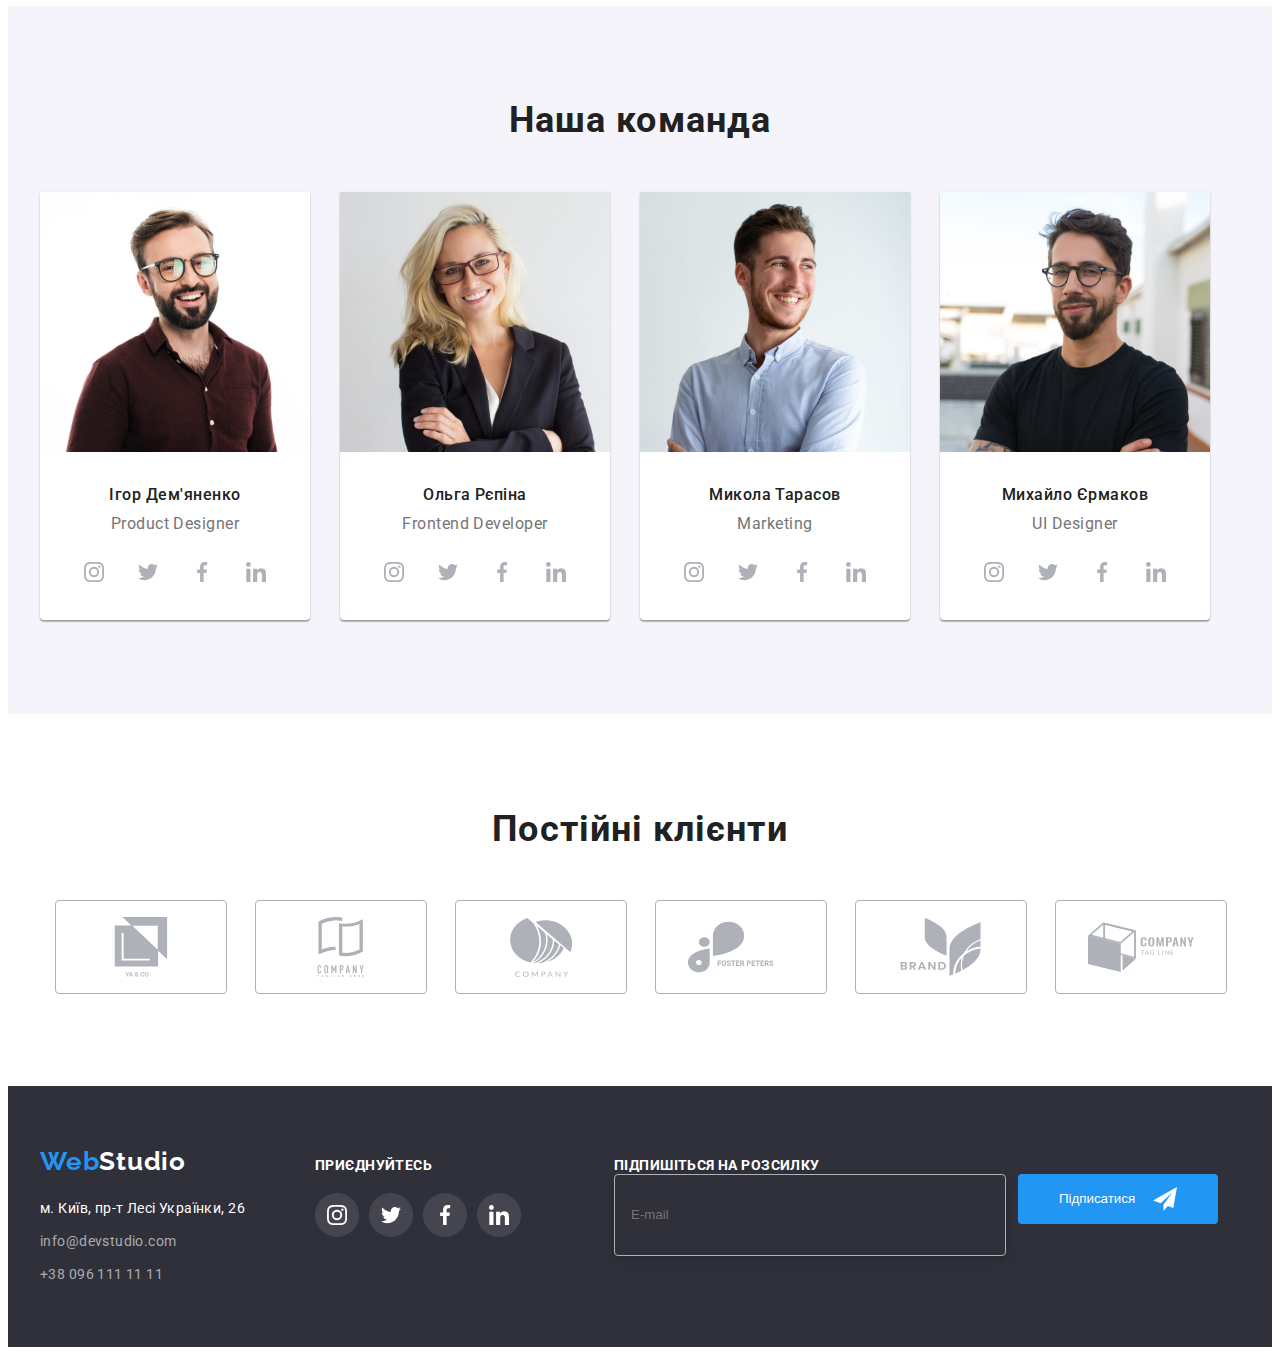
==== commit a155f4d4: "Виправляє розмітку згідно зауважень" ====
--- a/index.html
+++ b/index.html
@@ -540,7 +540,7 @@
           </ul>
         </div>
         <div class="form-email">
-          <h2 class="footer-title">Підпишіться на розсилку</h2>
+          <b class="footer-title">Підпишіться на розсилку</b>
           <form class="footer-form">
             <label class="footer-label" for="mail"></label>
             <input class="footer-input" type="email" name="mail" id="mail" placeholder="E-mail" />
@@ -586,7 +586,7 @@
             </div>
 
             <label class="modal-label" for="comment"> Коментар</label>
-            <div class="form-group">
+            <div class="form-textarea">
               <textarea
                 class="modal-textarea"
                 name="comment"
@@ -596,15 +596,14 @@
                 placeholder="Введіть текст"
               ></textarea>
             </div>
-            <label for="checkbox">
-              <input class="checkbox" type="checkbox" id="checkbox" />
+            <label class="checkbox-label" for="checkbox">
+              <input class="checkbox-input" type="checkbox" id="checkbox" />
               <span class="checkbox-icon"></span>
-              Погоджуюся з розсилкою та приймаю <a class="checkbox-link link" href="">Умови договору</a>
+              Погоджуюся з розсилкою та приймаю
+              <a class="checkbox-link link" href="">Умови договору</a>
             </label>
 
-            <button class="modal-btn" type="submit">
-              <p class="text-modal-btn">Відправити</p>
-            </button>
+            <button class="modal-btn" type="submit">Відправити</button>
           </form>
         </div>
         <button data-modal-close class="close-btn" type="button">
--- a/css/styles.css
+++ b/css/styles.css
@@ -434,10 +434,8 @@
 
 .footer-containers {
   display: flex;
-  justify-content: space-between;
+
   align-items: baseline;
-
-  gap: 70px;
 }
 
 .footer {
@@ -478,9 +476,10 @@
   font-style: normal;
 }
 .footer-address {
+  flex-grow: 1;
   font-size: 14px;
   line-height: 1.71;
-
+  margin-right: 70px;
   letter-spacing: 0.03em;
   color: var(--light-text-color);
   transition: color 250ms cubic-bezier(0.4, 0, 0.2, 1);
@@ -491,6 +490,8 @@
 .footer-social {
   align-items: center;
   justify-content: center;
+
+  margin-right: 93px;
 }
 .footer-social-link {
   display: flex;
@@ -723,13 +724,17 @@
 .modal-form {
   display: flex;
   flex-direction: column;
-  gap: 10px;
 }
 .modal-label {
+  font-size: 12px;
+  line-height: 1.16;
+  letter-spacing: 0.01em;
+  margin-bottom: 4px;
 }
 .form-group {
   position: relative;
   height: 100%;
+  margin-bottom: 10px;
 }
 .modal-input {
   padding-left: 42px;
@@ -753,10 +758,18 @@
   left: 12px;
   transition: fill 250ms cubic-bezier(0.4, 0, 0.2, 1);
 }
+.form-textarea {
+  margin-bottom: 20px;
+}
 .modal-textarea {
+  display: block;
+  padding: 12px 16px;
   width: 448px;
   height: 120px;
-
+  font-weight: 400;
+  font-size: 12px;
+  line-height: 1.16;
+  letter-spacing: 0.01em;
   border: 1px solid rgba(33, 33, 33, 0.2);
   border-radius: 4px;
   resize: none;
@@ -787,7 +800,17 @@
     0px 2px 1px rgba(0, 0, 0, 0.2);
   cursor: pointer;
 }
-.checkbox {
+.checkbox-label {
+  display: flex;
+  align-items: center;
+  justify-content: center;
+  margin-bottom: 30px;
+  font-weight: 400;
+  font-size: 14px;
+  line-height: 1.71;
+  letter-spacing: 0.03em;
+}
+.checkbox-input {
   width: 1px;
   height: 1px;
   overflow: hidden;
@@ -801,10 +824,11 @@
   display: inline-block;
   width: 16px;
   height: 15px;
-  border: 1px solid var(--title-text-color);
-  border-radius: 4px;
-}
-.checkbox:checked + .checkbox-icon {
+  border: 2px solid var(--title-text-color);
+  border-radius: 4px;
+  margin-right: 7px;
+}
+.checkbox-input:checked + .checkbox-icon {
   background-color: var(--accent-color);
   background-image: url(../images/icon-check.svg);
   background-origin: border-box;
@@ -812,6 +836,7 @@
   background-position: center;
   border-color: transparent;
 }
+
 .close-btn {
   position: absolute;
   top: 8px;
@@ -819,16 +844,21 @@
   display: flex;
   justify-content: center;
   align-items: center;
-  width: 40px;
-  height: 40px;
+  width: 30px;
+  height: 30px;
   border: 1px solid rgba(0, 0, 0, 0.1);
   background-color: var(--light-text-color);
   border-radius: 50%;
 
   cursor: pointer;
 }
+.close-btn:hover .close-icon,
+.close-btn:focus .close-icon {
+  fill: var(--accent-color);
+}
 .checkbox-link {
   color: var(--accent-color);
 }
 .close-icon {
-}
+  transition: fill 250ms cubic-bezier(0.4, 0, 0.2, 1);
+}
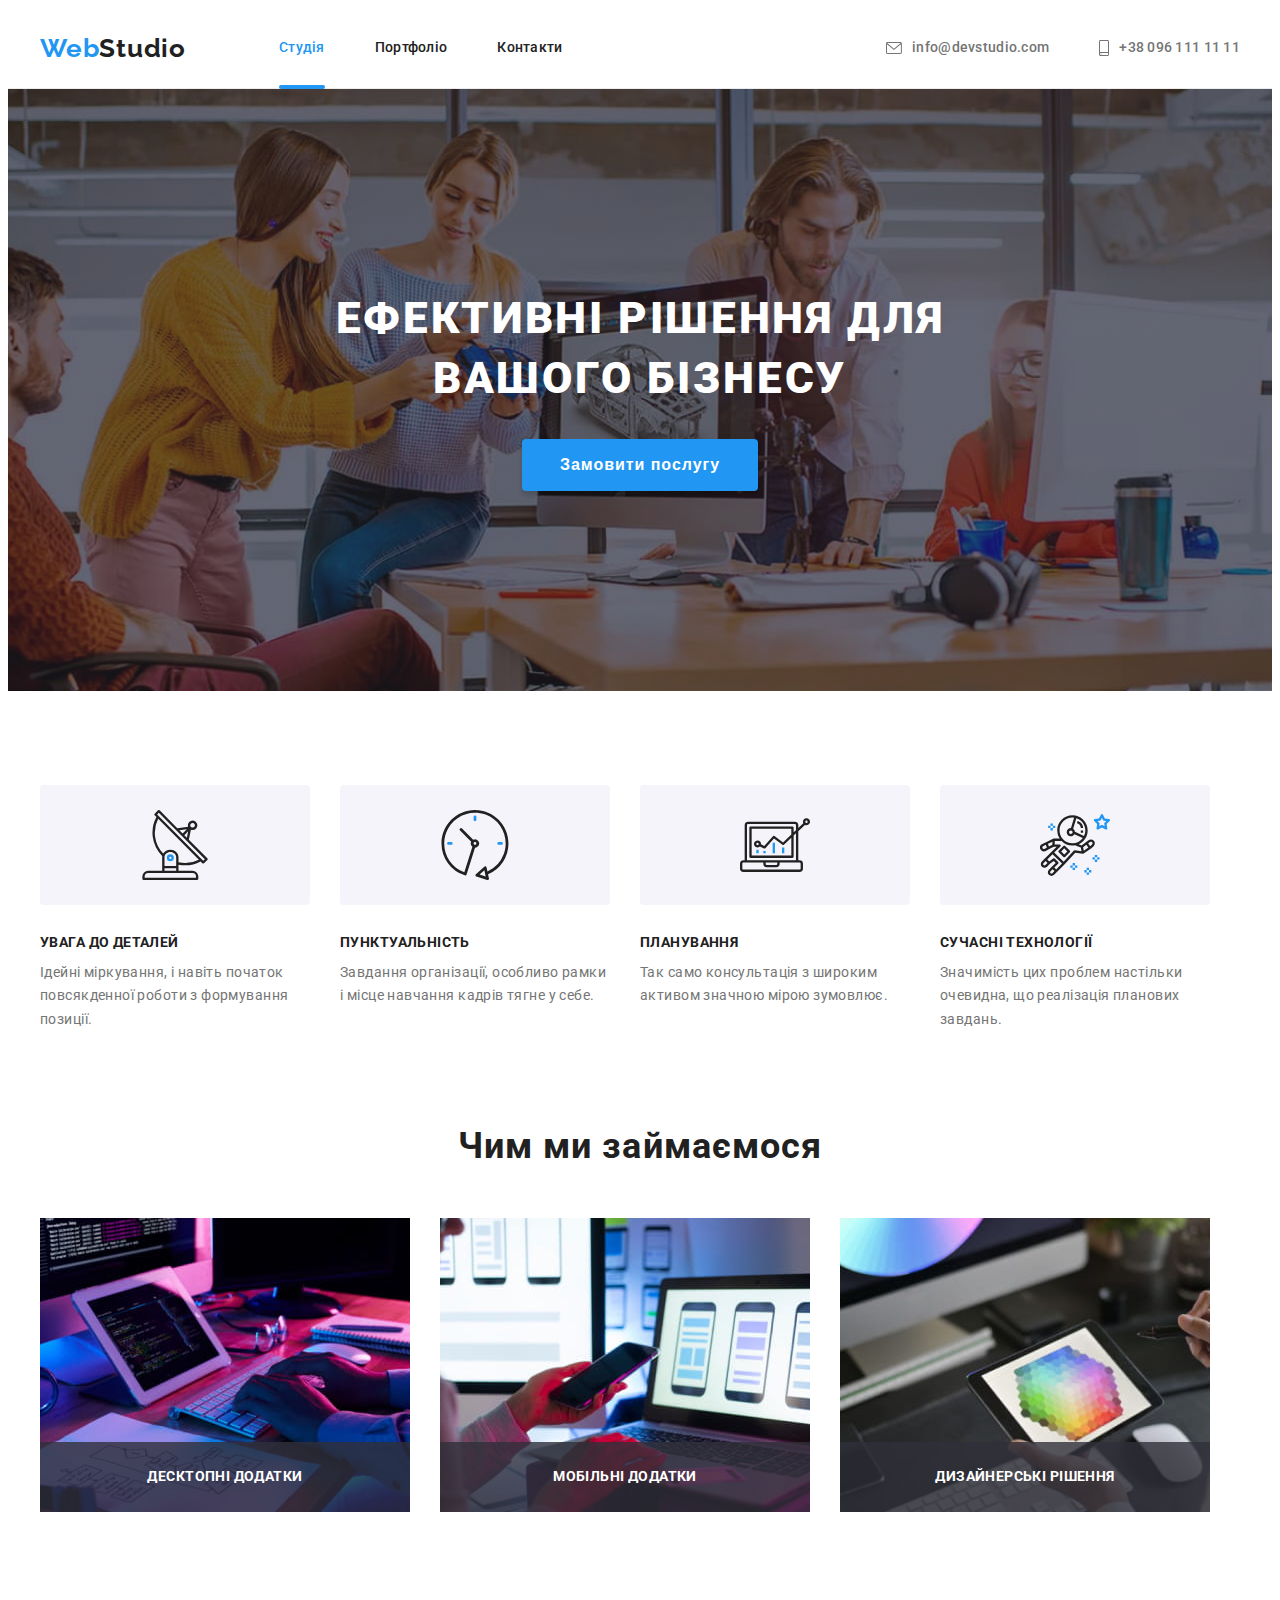
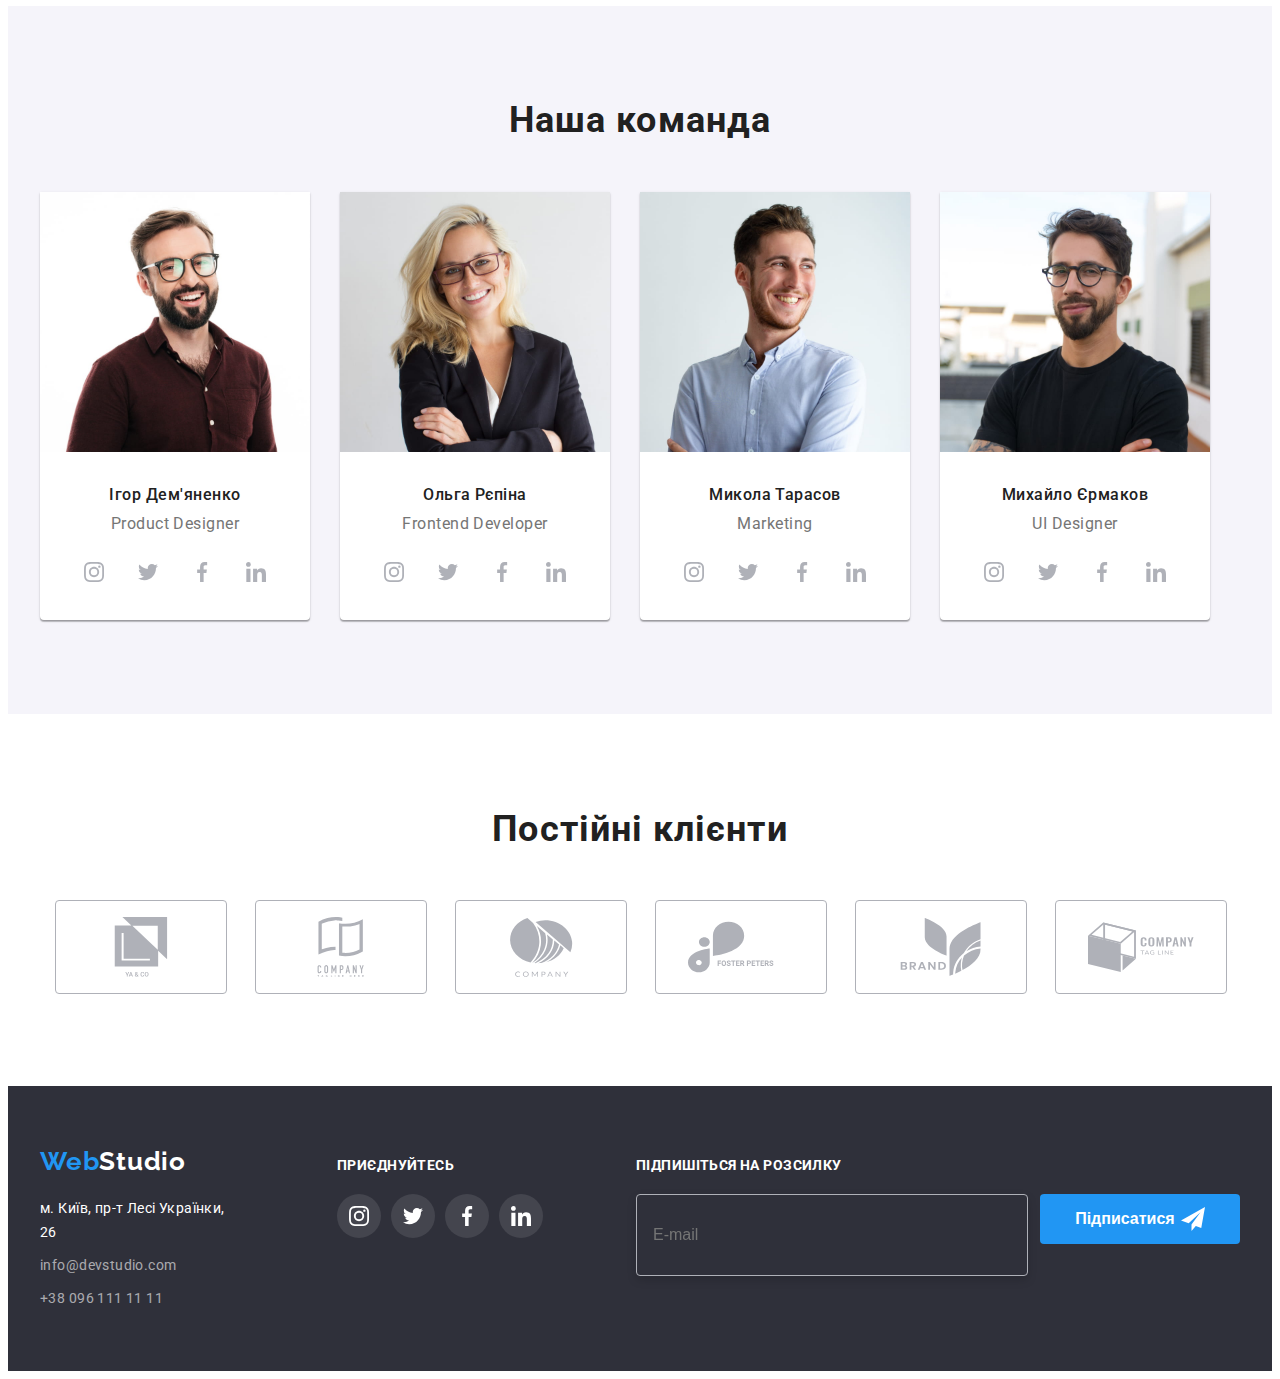
==== commit 1868d379: "Виправляє опечатку в назві футер блоку" ====
--- a/index.html
+++ b/index.html
@@ -460,7 +460,7 @@
     <!-- Футер -->
     <footer class="footer">
       <div class="footer-containers container">
-        <div class="footer-adres">
+        <div class="footer-address">
           <a class="footer-logo" href="./index.html"><span class="logo-color">Web</span>Studio</a>
           <address class="address">
             <ul class="footer-list list">
--- a/css/styles.css
+++ b/css/styles.css
@@ -511,9 +511,10 @@
   background-color: var(--accent-color);
 }
 .footer-title {
+  display: block;
   font-weight: 700;
   font-size: 14px;
-  line-height: 16px;
+  line-height: 1.14;
   letter-spacing: 0.03em;
   text-transform: uppercase;
   color: var(--light-text-color);
@@ -538,6 +539,9 @@
 .footer-input {
   width: 358px;
   height: 50px;
+  font-size: 16px;
+  line-height: 1.25;
+
   margin-right: 12px;
   padding: 15px 16px;
   border: 1px solid var(--logo-color-gray);
@@ -566,6 +570,9 @@
   color: var(--light-text-color);
 }
 .footer-btn-text {
+  font-weight: 700;
+  font-size: 16px;
+  line-height: 1.88;
 }
 .send-icon {
   fill: var(--light-text-color);
@@ -827,6 +834,8 @@
   border: 2px solid var(--title-text-color);
   border-radius: 4px;
   margin-right: 7px;
+  transition: background-color 250ms cubic-bezier(0.4, 0, 0.2, 1),
+    background-image 250ms cubic-bezier(0.4, 0, 0.2, 1);
 }
 .checkbox-input:checked + .checkbox-icon {
   background-color: var(--accent-color);
